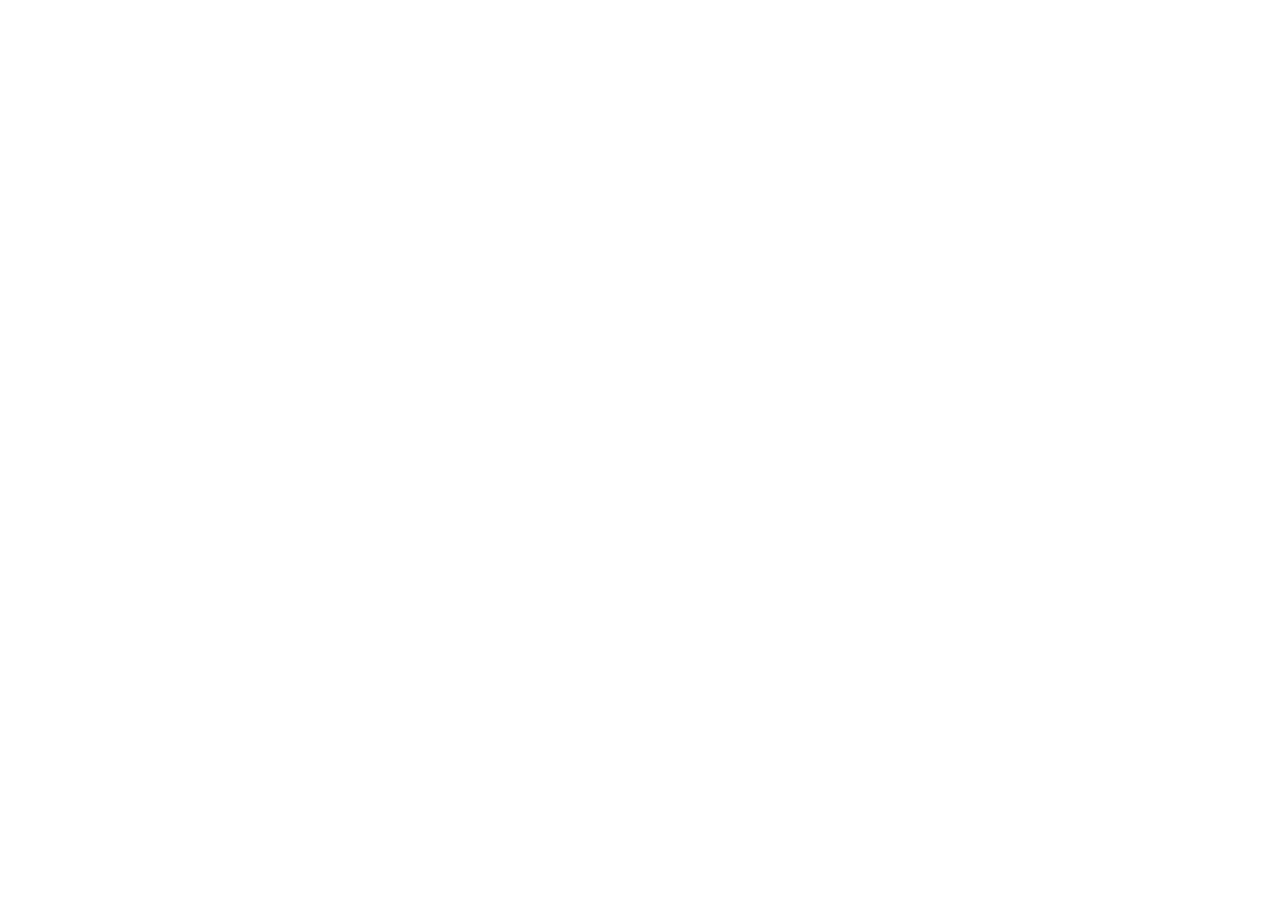
==== catalog/index.html @ 735ae65c "Catalog: redirect /catalog to the GitHub Pages gear archive" ====
<!DOCTYPE html>
<html lang="en">
<head>
<meta charset="utf-8">
<meta name="viewport" content="width=device-width, initial-scale=1">
<title>AnglerBook — Gear catalog</title>
<meta name="robots" content="noindex">
<meta name="theme-color" content="#16543C">
<link rel="icon" href="../favicon.svg" type="image/svg+xml">
<meta http-equiv="refresh" content="0; url=https://glysk-ou.github.io/AnglerBook/">
<link rel="stylesheet" href="../assets/style.css">
<style>
  .redir { min-height: 100svh; display: grid; place-items: center; text-align: center; }
  .redir .crest { width: 96px; margin: 0 auto 22px; }
  .redir h1 { font-family: var(--display); font-weight: 800; text-transform: uppercase; font-size: clamp(1.8rem,6vw,2.6rem); margin: 0 0 10px; }
  .redir p { color: var(--ink-soft); margin: 0 0 18px; }
</style>
</head>
<body>
<main class="redir">
  <div class="wrap">
    <svg class="crest" viewBox="0 0 200 240" aria-hidden="true">
      <defs>
        <linearGradient id="g" x1="0" y1="0" x2="0" y2="1"><stop offset="0" stop-color="#16543C"/><stop offset="1" stop-color="#0A2C20"/></linearGradient>
        <clipPath id="c"><path d="M40,24 H160 a16,16 0 0 1 16,16 V118 C176,168 150,196 100,214 C50,196 24,168 24,118 V40 a16,16 0 0 1 16,-16 Z"/></clipPath>
      </defs>
      <path d="M40,24 H160 a16,16 0 0 1 16,16 V118 C176,168 150,196 100,214 C50,196 24,168 24,118 V40 a16,16 0 0 1 16,-16 Z" fill="url(#g)"/>
      <g clip-path="url(#c)">
        <path d="M0,150 q30,-12 60,0 t60,0 t60,0 t60,0" fill="none" stroke="#F7F2E6" stroke-width="6" stroke-linecap="round" opacity="0.5"/>
        <path d="M0,166 q30,-12 60,0 t60,0 t60,0 t60,0" fill="none" stroke="#5E7C8A" stroke-width="7" stroke-linecap="round" opacity="0.75"/>
      </g>
    </svg>
    <h1>Taking you to the gear catalog</h1>
    <p>The AnglerBook gear archive is hosted on GitHub.</p>
    <p><a id="link" href="https://glysk-ou.github.io/AnglerBook/">Open the gear catalog &rarr;</a></p>
  </div>
</main>
<script>
  location.replace(document.getElementById('link').href);
</script>
</body>
</html>
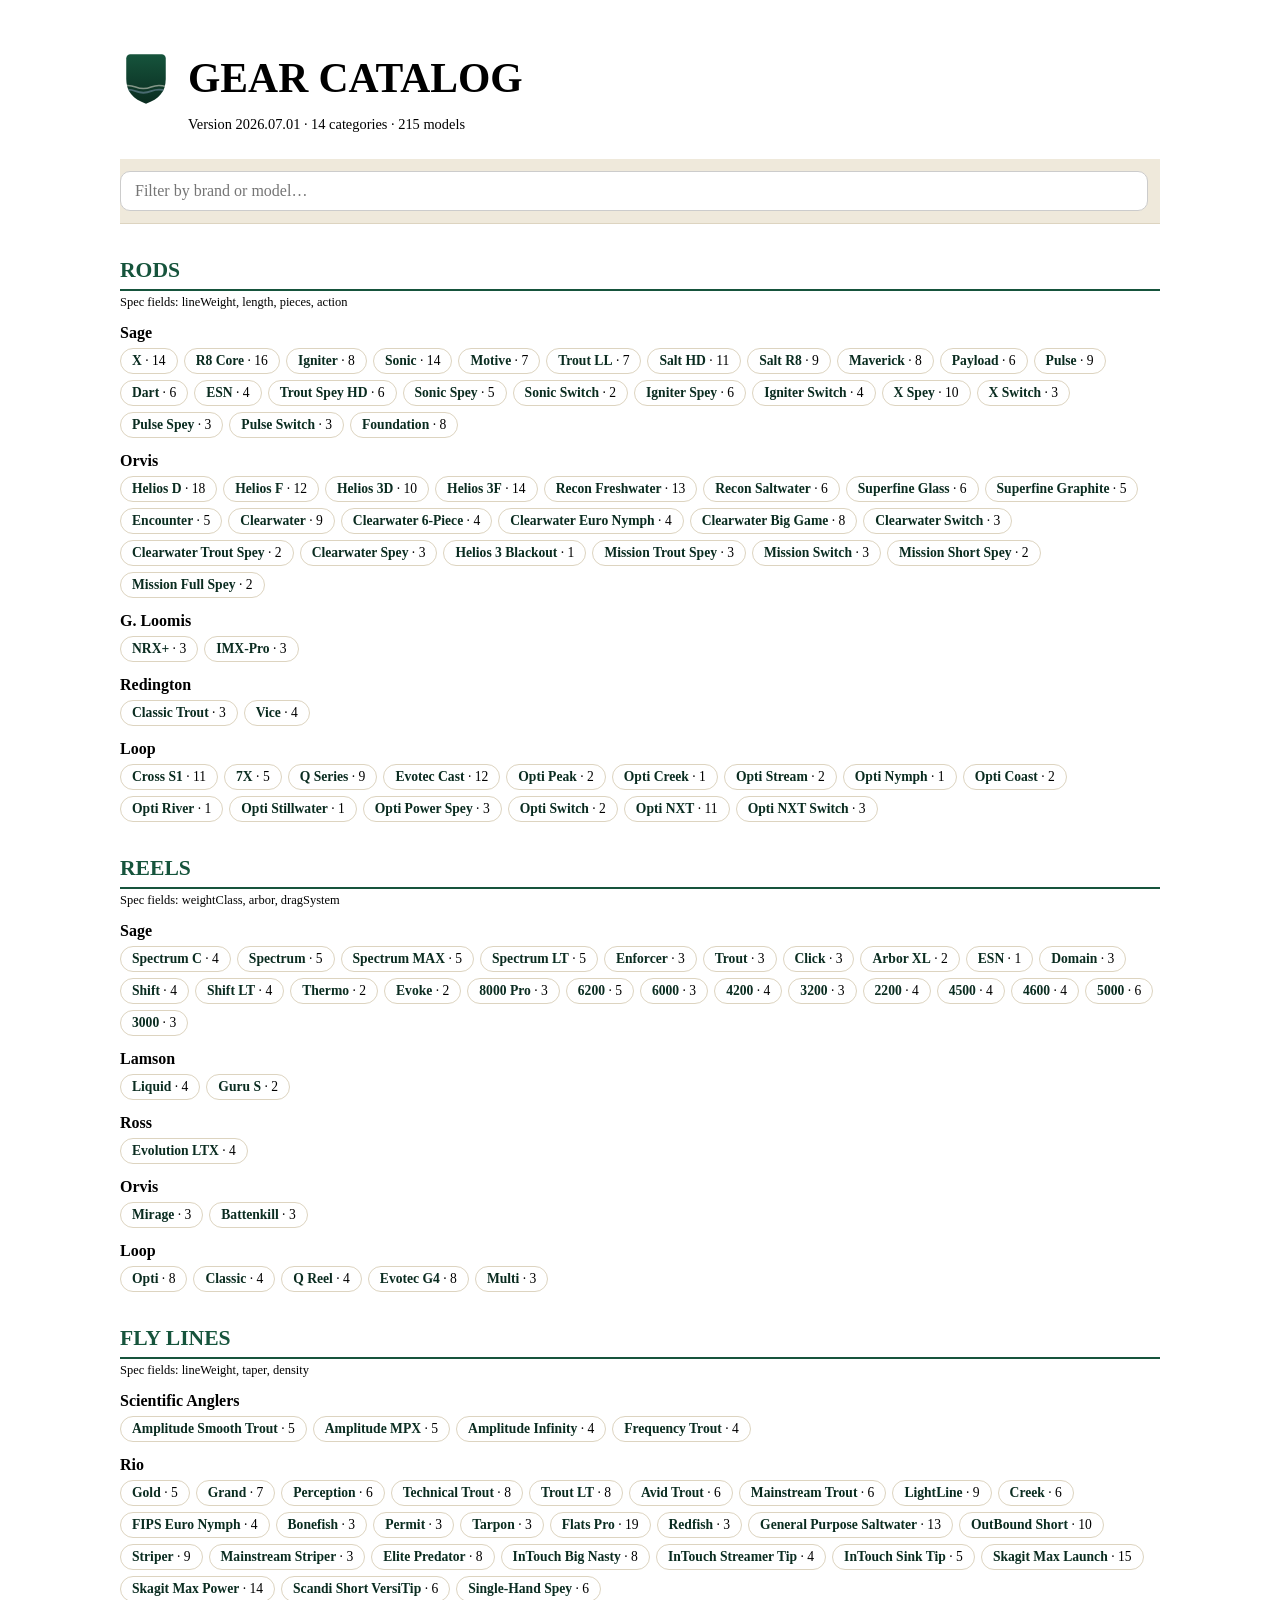
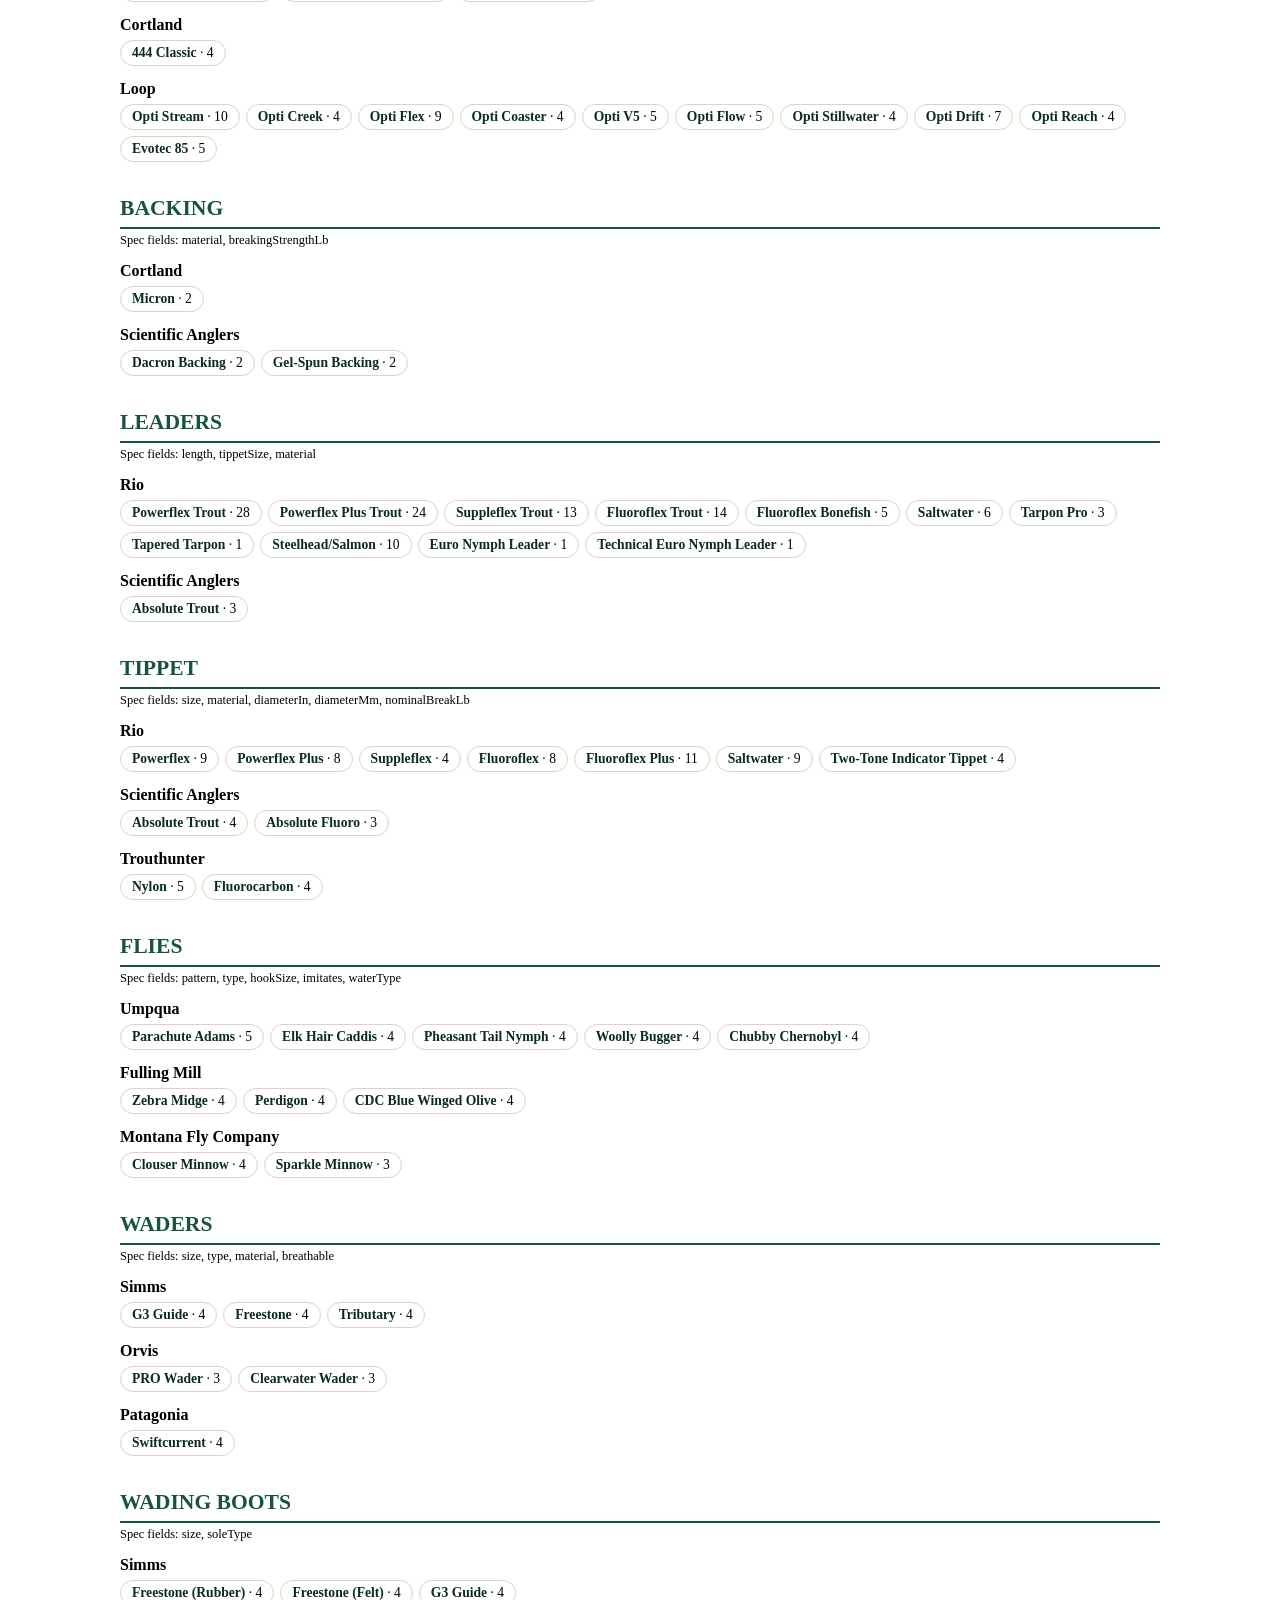
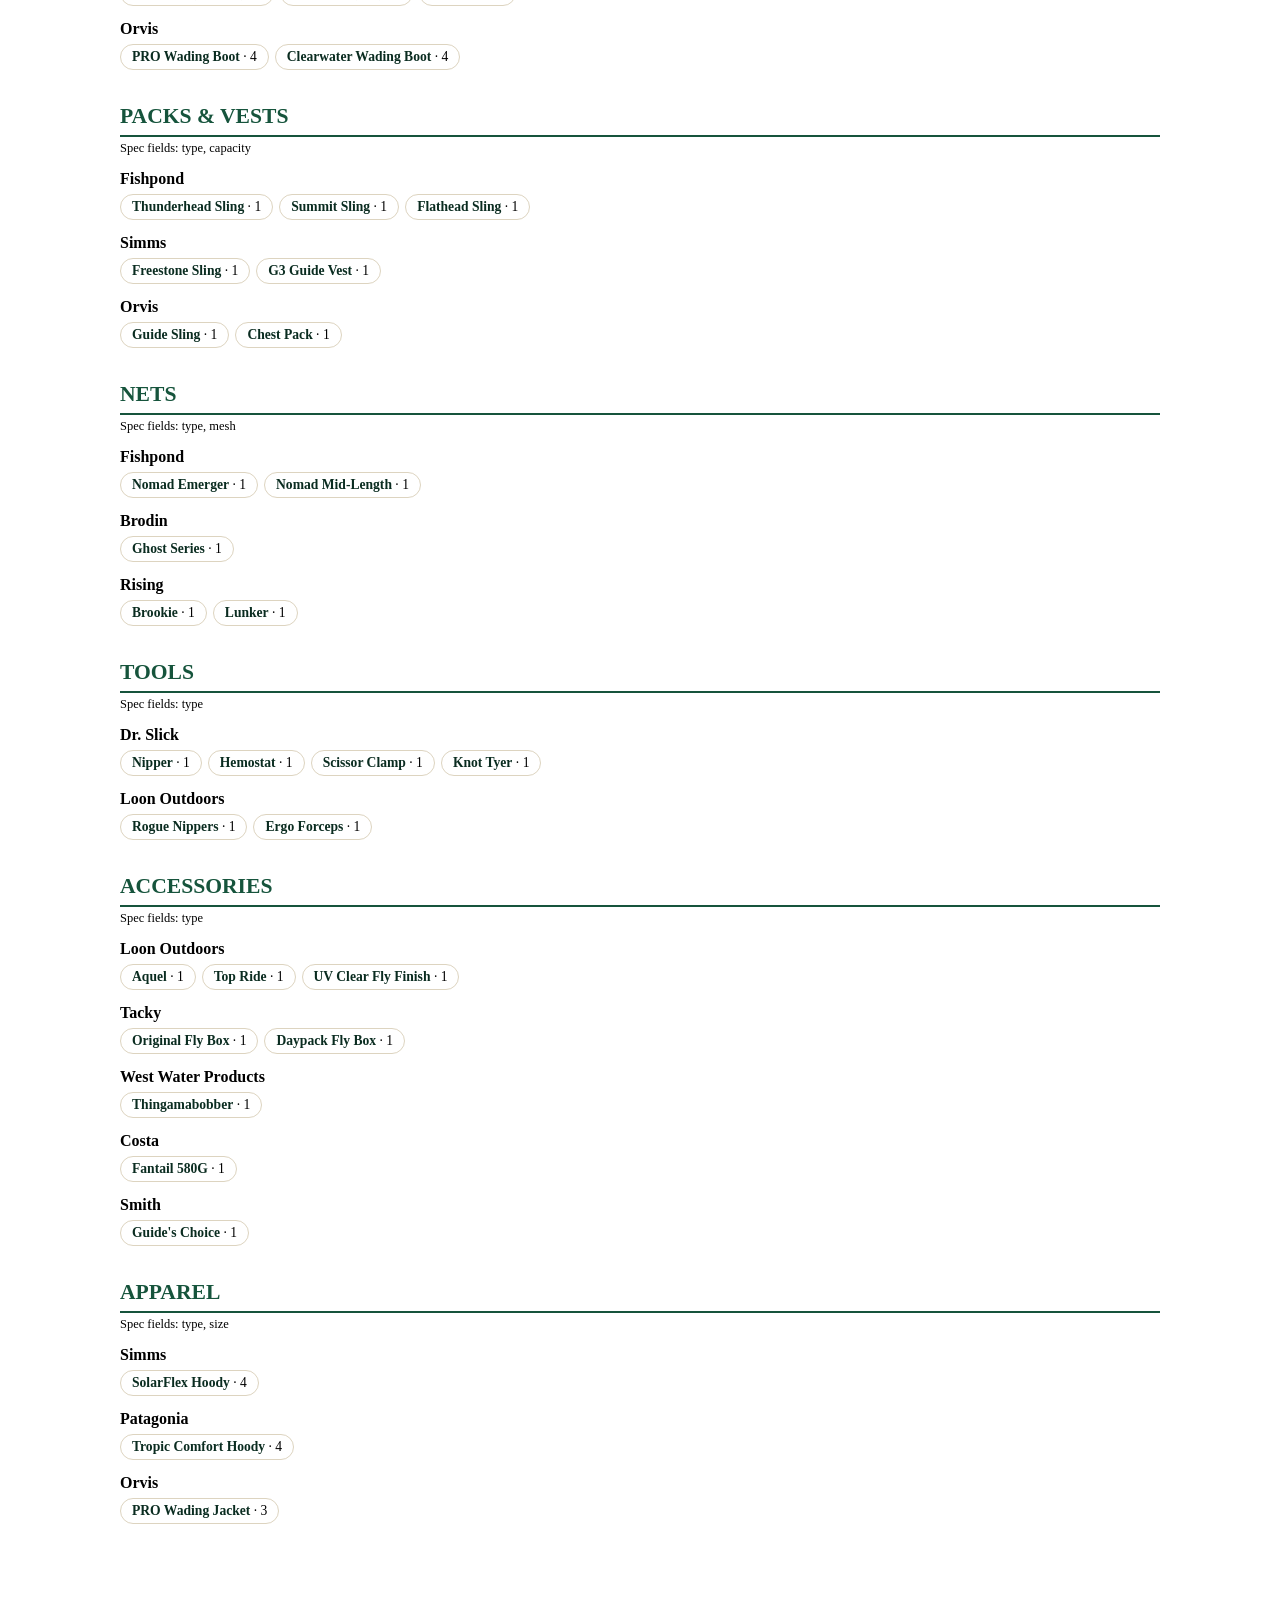
==== commit 94d94a7d: "Catalog: fetch live canonical (github.io) with same-origin fallback (#3) Re-does the catalog migrati" ====
--- a/catalog/index.html
+++ b/catalog/index.html
@@ -7,18 +7,38 @@
 <meta name="robots" content="noindex">
 <meta name="theme-color" content="#16543C">
 <link rel="icon" href="../favicon.svg" type="image/svg+xml">
-<meta http-equiv="refresh" content="0; url=https://glysk-ou.github.io/AnglerBook/">
 <link rel="stylesheet" href="../assets/style.css">
 <style>
-  .redir { min-height: 100svh; display: grid; place-items: center; text-align: center; }
-  .redir .crest { width: 96px; margin: 0 auto 22px; }
-  .redir h1 { font-family: var(--display); font-weight: 800; text-transform: uppercase; font-size: clamp(1.8rem,6vw,2.6rem); margin: 0 0 10px; }
-  .redir p { color: var(--ink-soft); margin: 0 0 18px; }
+  .cat { max-width: var(--maxw, 1040px); margin: 0 auto; padding: 40px var(--gutter, 22px) 80px; }
+  .cat-head { display: flex; align-items: center; gap: 16px; margin-bottom: 6px; }
+  .cat-head .crest { width: 52px; flex: 0 0 auto; }
+  .cat-head h1 { font-family: var(--display); font-weight: 800; text-transform: uppercase;
+    font-size: clamp(1.8rem, 5vw, 2.6rem); line-height: .95; margin: 0; }
+  .cat-meta { color: var(--ink-soft); font-size: .9rem; margin: 0 0 26px 68px; }
+  .cat-tools { position: sticky; top: 0; background: var(--sand, #EFE9DB); padding: 12px 0;
+    display: flex; gap: 12px; flex-wrap: wrap; align-items: center; z-index: 5; border-bottom: 1px solid var(--sand-deep, #ddd4c0); }
+  .cat-tools input { flex: 1 1 240px; padding: 10px 14px; border: 1px solid var(--sand-deep, #ccc);
+    border-radius: 10px; font-family: var(--body); font-size: 1rem; background: #fff; color: var(--ink); }
+  .cat-tools .count { color: var(--ink-soft); font-size: .85rem; white-space: nowrap; }
+  .kind { margin-top: 34px; }
+  .kind > h2 { font-family: var(--display); font-weight: 700; text-transform: uppercase;
+    font-size: 1.35rem; color: var(--green, #16543C); margin: 0 0 4px; padding-bottom: 6px;
+    border-bottom: 2px solid var(--green, #16543C); }
+  .kind .fields { color: var(--ink-faint); font-size: .78rem; margin: 0 0 14px; }
+  .brand { margin: 14px 0; }
+  .brand h3 { font-family: var(--body); font-weight: 600; font-size: 1rem; margin: 0 0 6px; color: var(--ink); }
+  .models { display: flex; flex-wrap: wrap; gap: 6px; }
+  .models span { font-size: .85rem; background: #fff; border: 1px solid var(--sand-deep, #ddd4c0);
+    border-radius: 999px; padding: 4px 11px; color: var(--ink-soft); }
+  .models span b { color: var(--green-deep, #0A2C20); font-weight: 600; }
+  .models span i { color: var(--ink-faint); font-style: normal; }
+  .state { color: var(--ink-soft); padding: 40px 0; }
+  .hidden { display: none !important; }
 </style>
 </head>
 <body>
-<main class="redir">
-  <div class="wrap">
+<main class="cat">
+  <div class="cat-head">
     <svg class="crest" viewBox="0 0 200 240" aria-hidden="true">
       <defs>
         <linearGradient id="g" x1="0" y1="0" x2="0" y2="1"><stop offset="0" stop-color="#16543C"/><stop offset="1" stop-color="#0A2C20"/></linearGradient>
@@ -30,13 +50,143 @@
         <path d="M0,166 q30,-12 60,0 t60,0 t60,0 t60,0" fill="none" stroke="#5E7C8A" stroke-width="7" stroke-linecap="round" opacity="0.75"/>
       </g>
     </svg>
-    <h1>Taking you to the gear catalog</h1>
-    <p>The AnglerBook gear archive is hosted on GitHub.</p>
-    <p><a id="link" href="https://glysk-ou.github.io/AnglerBook/">Open the gear catalog &rarr;</a></p>
+    <h1>Gear catalog</h1>
   </div>
+  <p class="cat-meta" id="meta">Loading…</p>
+
+  <div class="cat-tools">
+    <input id="q" type="search" placeholder="Filter by brand or model…" autocomplete="off" aria-label="Filter catalog">
+    <span class="count" id="count"></span>
+  </div>
+
+  <div id="out"><p class="state">Loading the gear catalog…</p></div>
 </main>
+
 <script>
-  location.replace(document.getElementById('link').href);
+(async () => {
+  // Canonical catalog, maintained in GLYSK-OU/AnglerBook-catalog and published
+  // via GitHub Pages (CORS: Access-Control-Allow-Origin: *). We fetch it live so
+  // the page is always current. ./gear.json is a same-origin fallback committed
+  // to this repo — used only if the canonical fetch fails, so the page can never
+  // go blank. (NB: catalog.anglerbook.fun is not provisioned yet; point SOURCE
+  // there once its DNS + custom domain are live.)
+  const SOURCE = 'https://glysk-ou.github.io/AnglerBook-catalog/catalog/gear.json';
+  const FALLBACK = './gear.json';
+  const CACHE_KEY = 'anglerbook.gear.catalog.v1';
+
+  const out = document.getElementById('out');
+  const meta = document.getElementById('meta');
+  const q = document.getElementById('q');
+  const count = document.getElementById('count');
+
+  const applyFilter = () => {
+    const term = q.value.trim().toLowerCase();
+    let shown = 0;
+    out.querySelectorAll('.kind').forEach(sec => {
+      let kindShown = 0;
+      sec.querySelectorAll('.brand').forEach(br => {
+        let brandShown = 0;
+        br.querySelectorAll('.models span').forEach(sp => {
+          const hit = !term || sp.dataset.search.includes(term);
+          sp.classList.toggle('hidden', !hit);
+          if (hit) { brandShown++; shown++; }
+        });
+        br.classList.toggle('hidden', brandShown === 0);
+        if (brandShown) kindShown++;
+      });
+      sec.classList.toggle('hidden', kindShown === 0);
+    });
+    count.textContent = term ? shown + ' match' + (shown===1?'':'es') : '';
+  };
+  // Wire the filter once — render() rebuilds #out in place and the handler
+  // re-queries the DOM each time, so one listener survives re-renders.
+  q.addEventListener('input', applyFilter);
+
+  const render = (data) => {
+    const kinds = data.kinds || [];
+    const modelCount = kinds.reduce((n,k)=>n+(k.brands||[]).reduce((m,b)=>m+(b.models||[]).length,0),0);
+    meta.textContent = 'Version ' + (data.catalogVersion || '—') + ' · ' + kinds.length + ' categories · ' + modelCount + ' models';
+
+    out.innerHTML = '';
+    for (const k of kinds) {
+      const sec = document.createElement('section');
+      sec.className = 'kind';
+      const h2 = document.createElement('h2');
+      h2.textContent = k.label || k.kind;
+      sec.appendChild(h2);
+      if (Array.isArray(k.variantSpecFields) && k.variantSpecFields.length) {
+        const f = document.createElement('p');
+        f.className = 'fields';
+        f.textContent = 'Spec fields: ' + k.variantSpecFields.join(', ');
+        sec.appendChild(f);
+      }
+      for (const b of (k.brands || [])) {
+        const wrap = document.createElement('div');
+        wrap.className = 'brand';
+        const h3 = document.createElement('h3');
+        h3.textContent = b.brand;
+        wrap.appendChild(h3);
+        const ms = document.createElement('div');
+        ms.className = 'models';
+        for (const m of (b.models || [])) {
+          const sp = document.createElement('span');
+          const vc = Array.isArray(m.variants) ? m.variants.length : 0;
+          sp.innerHTML = '<b>' + m.model + '</b>' + (vc ? ' <i>· ' + vc + '</i>' : '');
+          sp.dataset.search = (b.brand + ' ' + m.model).toLowerCase();
+          ms.appendChild(sp);
+        }
+        wrap.appendChild(ms);
+        sec.appendChild(wrap);
+      }
+      out.appendChild(sec);
+    }
+    applyFilter();
+  };
+
+  const fetchJson = async (url) => {
+    const res = await fetch(url, { cache: 'default' });
+    if (!res.ok) throw new Error('HTTP ' + res.status);
+    return res.json();
+  };
+
+  // 1. Paint instantly from the last cached canonical catalog, if any.
+  let shownVersion = null;
+  try {
+    const cached = JSON.parse(localStorage.getItem(CACHE_KEY) || 'null');
+    if (cached && cached.data && Array.isArray(cached.data.kinds)) {
+      shownVersion = cached.data.catalogVersion || null;
+      render(cached.data);
+    }
+  } catch (e) { /* ignore corrupt/absent cache */ }
+
+  // 2. Fetch the canonical catalog; fall back to the bundled copy on failure.
+  let data, fromCanonical = false;
+  try {
+    data = await fetchJson(SOURCE);
+    fromCanonical = true;
+  } catch (e) {
+    // Canonical unreachable. If something is already on screen (cache), keep it
+    // rather than downgrade to the older bundled copy or blank the page.
+    if (shownVersion !== null) return;
+    try {
+      data = await fetchJson(FALLBACK);
+    } catch (e2) {
+      out.innerHTML = '<p class="state">Could not load the catalog (' + e.message + ').</p>';
+      meta.textContent = '';
+      return;
+    }
+  }
+
+  // 3. Re-render only when the catalog changed; cache canonical results so the
+  //    next visit paints instantly and revalidates against catalogVersion.
+  if (data.catalogVersion == null || data.catalogVersion !== shownVersion) {
+    render(data);
+    shownVersion = data.catalogVersion || null;
+  }
+  if (fromCanonical) {
+    try { localStorage.setItem(CACHE_KEY, JSON.stringify({ data })); } catch (e) { /* quota/private mode */ }
+  }
+})();
 </script>
 </body>
 </html>
